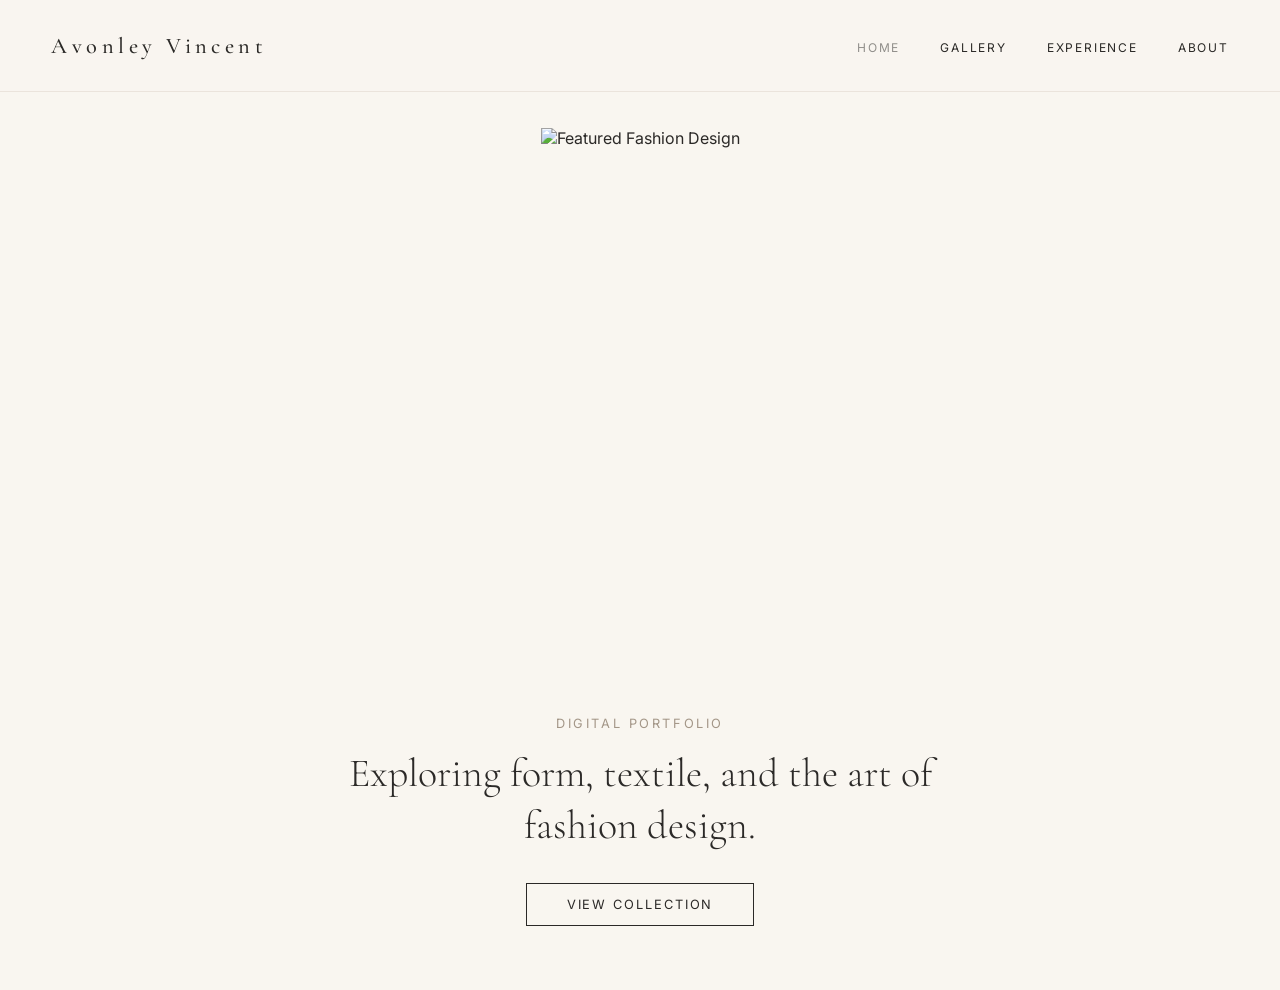
==== index.html @ 272a66c1 "Home Page" ====
<!DOCTYPE html>
<html lang="en">
<head>
    <meta charset="UTF-8">
    <meta name="viewport" content="width=device-width, initial-scale=1.0">
    <title>Designer Portfolio | Home</title>
    <link rel="preconnect" href="https://fonts.googleapis.com">
    <link rel="preconnect" href="https://fonts.gstatic.com" crossorigin>
    <link href="https://fonts.googleapis.com/css2?family=Cormorant+Garamond:ital,wght@0,300;0,500;1,300&family=Inter:wght@300;400;500&display=swap" rel="stylesheet">
    <link rel="stylesheet" href="style.css">
</head>
<body>

    <header class="site-header">
        <div class="logo">
            <a href="index.html">Avonley Vincent</a>
        </div>
        <nav class="main-nav">
            <ul>
                <li><a href="index.html" class="active">Home</a></li>
                <li class="dropdown">
                    <a href="#" class="dropdown-trigger">Gallery</a>
                    <ul class="dropdown-menu">
                        <li><a href="project1.html">Project 01</a></li>
                        <li><a href="project2.html">Project 02</a></li>
                        <li><a href="project3.html">Project 03</a></li>
                        <li><a href="project4.html">Project 04</a></li>
                        <li><a href="project5.html">Project 05</a></li>
                    </ul>
                </li>
                <li><a href="experience.html">Experience</a></li>
                <li><a href="about.html">About</a></li>
            </ul>
        </nav>
    </header>

    <main>
        <section class="hero-section">
            <div class="hero-image-container fade-in">
                <img src="https://images.unsplash.com/photo-1515886657613-9f3515b0c78f?auto=format&fit=crop&w=1200&q=80" alt="Featured Fashion Design" class="hero-image">
            </div>
            
            <div class="hero-text fade-in">
                <p class="subtitle">Digital Portfolio</p>
                <h1>Exploring form, textile, and the art of fashion design.</h1>
                <a href="project1.html" class="cta-button">View Collection</a>
            </div>
        </section>
    </main>

    <script src="script.js"></script>
</body>
</html>
---- style.css ----
* {
    margin: 0;
    padding: 0;
    box-sizing: border-box;
}

body {
    background-color: #F9F6F0;
    color: #2B2927;
    font-family: 'Inter', sans-serif;
    -webkit-font-smoothing: antialiased;
    overflow-x: hidden;
}

h1 {
    font-family: 'Cormorant Garamond', serif;
    font-weight: 300;
    font-size: 2.5rem;
    line-height: 1.3;
    margin-bottom: 2rem;
}

a {
    color: #2B2927;
    text-decoration: none;
    transition: opacity 0.3s ease;
}

.site-header {
    display: flex;
    justify-content: space-between;
    align-items: center;
    padding: 2rem 4%;
    background-color: rgba(249, 246, 240, 0.9);
    position: fixed;
    top: 0;
    width: 100%;
    z-index: 100;
    border-bottom: 1px solid rgba(212, 201, 188, 0.4);
}

.logo a {
    font-family: 'Cormorant Garamond', serif;
    font-size: 1.4rem;
    letter-spacing: 0.2em;
    font-weight: 500;
}

.main-nav ul {
    display: flex;
    list-style: none;
    gap: 2.5rem;
}

.main-nav a {
    font-size: 0.75rem;
    text-transform: uppercase;
    letter-spacing: 0.15em;
    font-weight: 400;
}

.main-nav a:hover, 
.main-nav a.active {
    opacity: 0.5;
}

.dropdown {
    position: relative;
}

.dropdown-menu {
    position: absolute;
    top: 100%;
    left: 50%;
    transform: translateX(-50%) translateY(10px);
    background-color: #F9F6F0;
    border: 1px solid rgba(212, 201, 188, 0.5);
    padding: 1rem 1.2rem;
    min-width: 140px;
    display: flex;
    flex-direction: column;
    gap: 0.75rem;
    opacity: 0;
    visibility: hidden;
    transition: opacity 0.3s ease, transform 0.3s ease, visibility 0.3s ease;
    z-index: 200;
}

.dropdown-menu li {
    width: 100%;
    text-align: center;
}

.dropdown-menu a {
    font-size: 0.7rem;
    letter-spacing: 0.1em;
    display: block;
    opacity: 0.8;
}

.dropdown-menu a:hover {
    opacity: 1;
}

.dropdown:hover .dropdown-menu,
.dropdown.show .dropdown-menu {
    opacity: 1;
    visibility: visible;
    transform: translateX(-50%) translateY(0);
}

.hero-section {
    min-height: 100vh;
    padding: 8rem 4% 4rem 4%;
    display: flex;
    flex-direction: column;
    align-items: center;
    justify-content: center;
    text-align: center;
}

.hero-image-container {
    width: 100%;
    max-width: 900px;
    height: 60vh;
    overflow: hidden;
    margin-bottom: 3rem;
}

.hero-image {
    width: 100%;
    height: 100%;
    object-fit: cover;
    object-position: center;
}

.hero-text {
    max-width: 650px;
}

.hero-text .subtitle {
    font-size: 0.8rem;
    text-transform: uppercase;
    letter-spacing: 0.2em;
    color: #A39687;
    margin-bottom: 1rem;
}

.cta-button {
    display: inline-block;
    font-size: 0.8rem;
    text-transform: uppercase;
    letter-spacing: 0.15em;
    padding: 0.8rem 2.5rem;
    border: 1px solid #2B2927;
    position: relative;
    transition: all 0.4s ease;
}

.cta-button:hover {
    background-color: #2B2927;
    color: #F9F6F0;
}

.fade-in {
    opacity: 0;
    transform: translateY(20px);
    transition: opacity 1s ease, transform 1s ease;
}

.fade-in.appear {
    opacity: 1;
    transform: translateY(0);
}

@media (max-width: 768px) {
    .site-header {
        flex-direction: column;
        gap: 1rem;
        padding: 1.5rem;
    }
    .main-nav ul {
        gap: 1.5rem;
    }
    .dropdown-menu {
        position: static;
        transform: none;
        border: none;
        padding: 0.5rem 0 0 0;
        max-height: 0;
        overflow: hidden;
        opacity: 0;
        visibility: hidden;
        transition: max-height 0.3s ease, opacity 0.3s ease;
        display: none;
    }
    .dropdown.show .dropdown-menu {
        display: flex;
        max-height: 300px;
        opacity: 1;
        visibility: visible;
        transform: none;
    }
    .hero-section {
        padding-top: 12rem;
    }
    h1 {
        font-size: 2rem;
    }
}
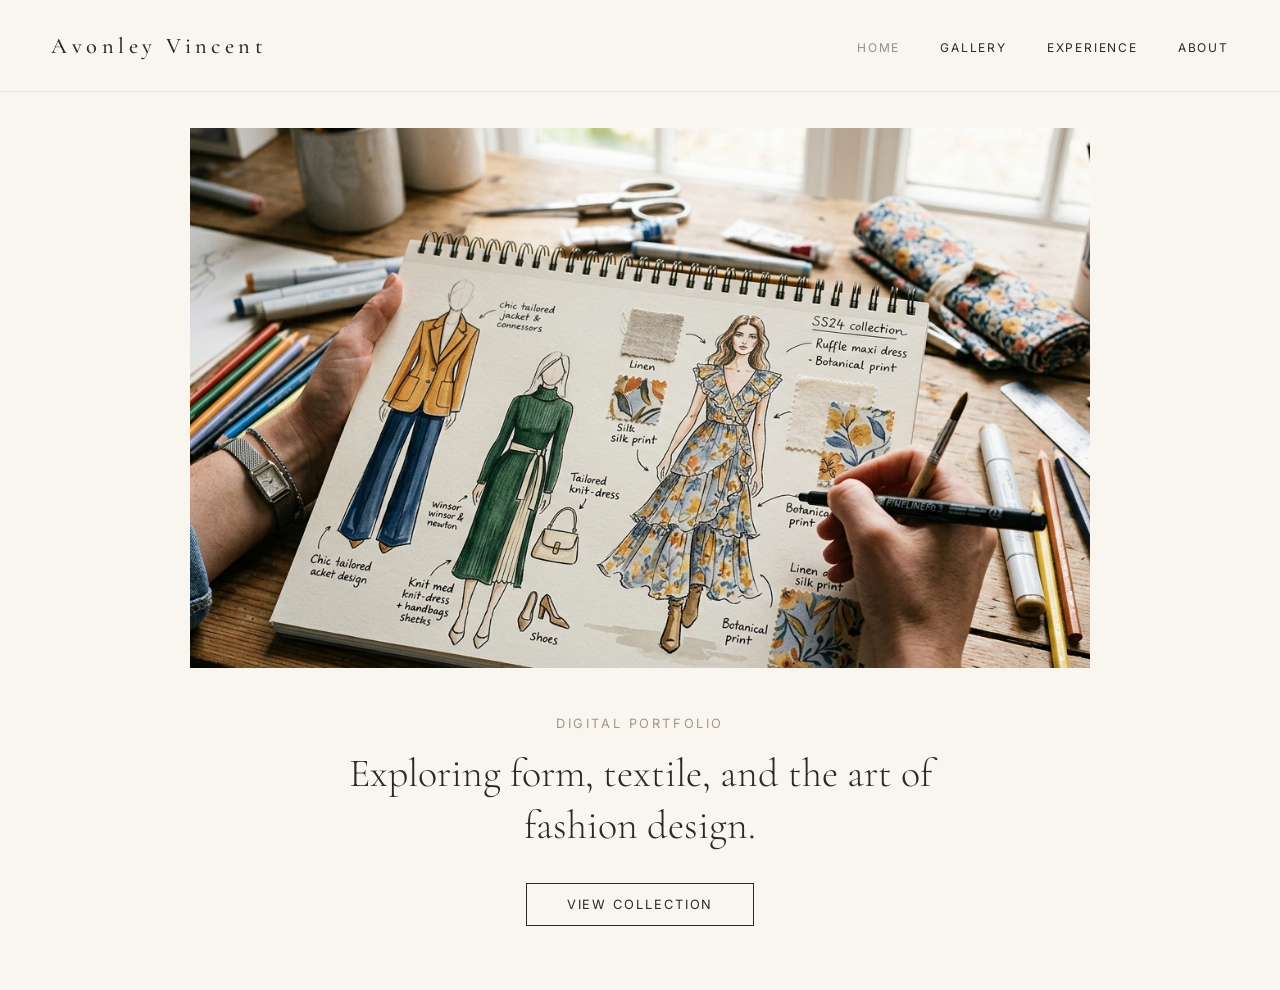
==== commit 798c79b5: "about page" ====
--- a/index.html
+++ b/index.html
@@ -37,7 +37,7 @@
     <main>
         <section class="hero-section">
             <div class="hero-image-container fade-in">
-                <img src="https://images.unsplash.com/photo-1515886657613-9f3515b0c78f?auto=format&fit=crop&w=1200&q=80" alt="Featured Fashion Design" class="hero-image">
+                <img src="images/home-page.png" alt="Avonley Vincent Design Process" class="hero-image">
             </div>
             
             <div class="hero-text fade-in">
--- a/style.css
+++ b/style.css
@@ -162,6 +162,120 @@
     color: #F9F6F0;
 }
 
+.about-container {
+    min-height: 100vh;
+    padding: 10rem 4% 4rem 4%;
+    display: flex;
+    gap: 10%;
+    max-width: 1200px;
+    margin: 0 auto;
+}
+
+.about-sidebar {
+    flex: 1;
+    max-width: 350px;
+}
+
+.profile-image-container {
+    width: 100%;
+    margin-bottom: 2rem;
+    overflow: hidden;
+}
+
+.profile-image {
+    width: 100%;
+    height: auto;
+    display: block;
+    object-fit: cover;
+}
+
+.contact-info h3 {
+    font-family: 'Cormorant Garamond', serif;
+    font-size: 1.2rem;
+    font-weight: 500;
+    letter-spacing: 0.1em;
+    text-transform: uppercase;
+    margin-bottom: 0.75rem;
+    border-bottom: 1px solid rgba(212, 201, 188, 0.6);
+    padding-bottom: 0.5rem;
+}
+
+.contact-name {
+    font-weight: 500;
+    font-size: 0.85rem;
+    margin-bottom: 0.25rem;
+}
+
+.contact-info p, .email-link {
+    font-size: 0.85rem;
+    color: #A39687;
+}
+
+.email-link:hover {
+    color: #2B2927;
+    opacity: 1;
+}
+
+.about-content {
+    flex: 2;
+}
+
+.about-content .subtitle {
+    font-size: 0.8rem;
+    text-transform: uppercase;
+    letter-spacing: 0.2em;
+    color: #A39687;
+    margin-bottom: 1rem;
+}
+
+.about-content h1 {
+    font-size: 2.2rem;
+    margin-bottom: 2.5rem;
+}
+
+.bio-text p {
+    font-size: 0.95rem;
+    line-height: 1.8;
+    margin-bottom: 1.5rem;
+    font-weight: 300;
+    text-align: justify;
+}
+
+.skills-section {
+    margin-top: 3.5rem;
+}
+
+.skills-section h3 {
+    font-family: 'Cormorant Garamond', serif;
+    font-size: 1.4rem;
+    font-weight: 500;
+    letter-spacing: 0.1em;
+    text-transform: uppercase;
+    margin-bottom: 1.5rem;
+}
+
+.skills-list {
+    display: grid;
+    grid-template-columns: repeat(2, 1fr);
+    gap: 1rem;
+    list-style: none;
+}
+
+.skills-list li {
+    font-size: 0.85rem;
+    letter-spacing: 0.05em;
+    font-weight: 400;
+    position: relative;
+    padding-left: 1.5rem;
+}
+
+.skills-list li::before {
+    content: "—";
+    position: absolute;
+    left: 0;
+    color: #A39687;
+}
+
 .fade-in {
     opacity: 0;
     transform: translateY(20px);
@@ -171,6 +285,30 @@
 .fade-in.appear {
     opacity: 1;
     transform: translateY(0);
+}
+
+@media (max-width: 900px) {
+    .about-container {
+        flex-direction: column;
+        gap: 3rem;
+        padding-top: 12rem;
+    }
+    .about-sidebar {
+        max-width: 100%;
+        display: flex;
+        gap: 2rem;
+        align-items: center;
+    }
+    .profile-image-container {
+        max-width: 200px;
+        margin-bottom: 0;
+    }
+    .contact-info {
+        flex-grow: 1;
+    }
+    .skills-list {
+        grid-template-columns: 1fr;
+    }
 }
 
 @media (max-width: 768px) {
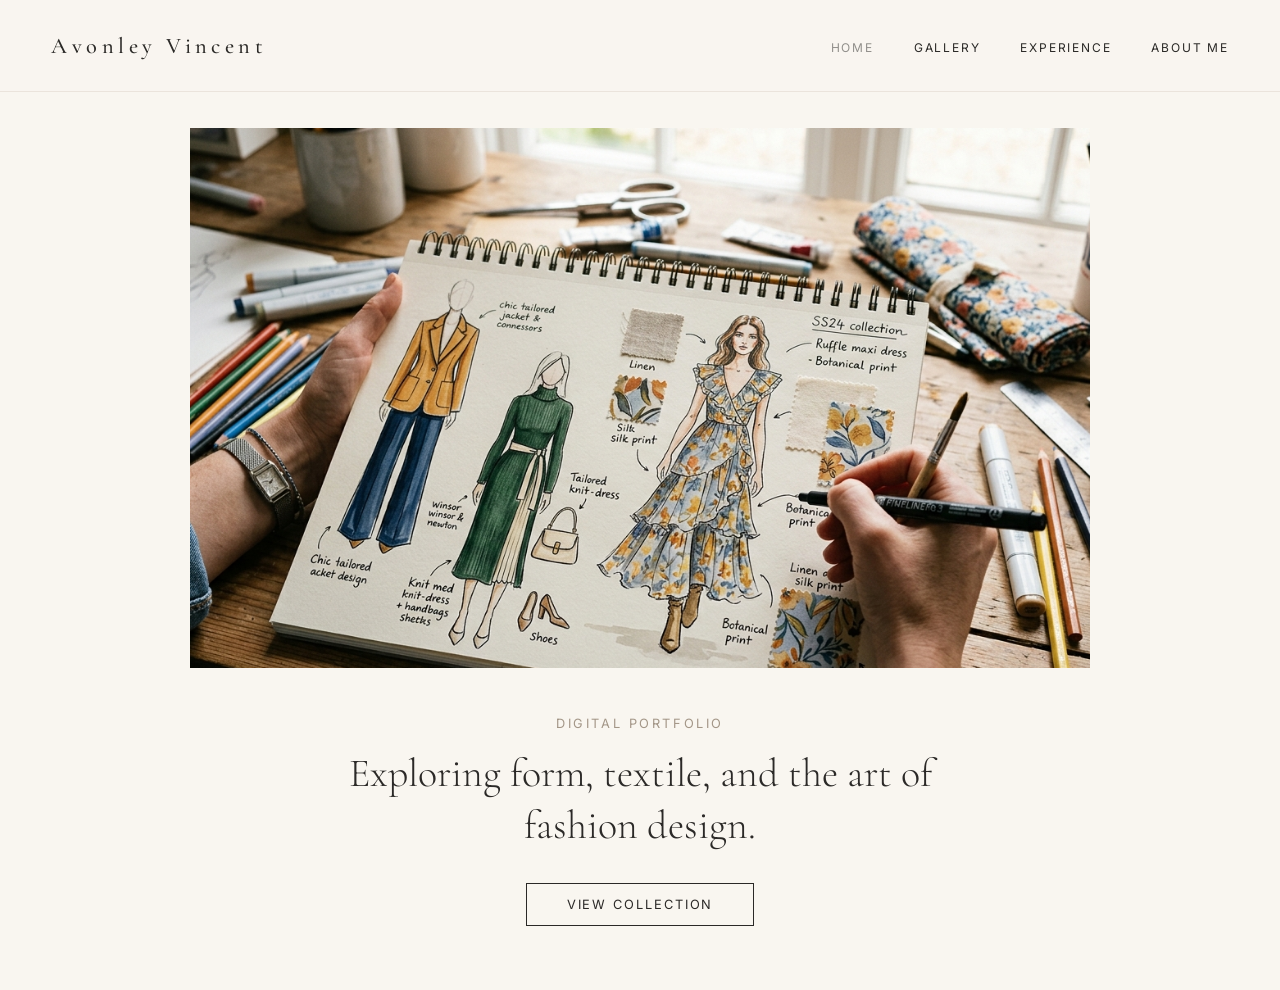
==== commit 70b38a1f: "updated gallery and project names" ====
--- a/index.html
+++ b/index.html
@@ -21,15 +21,15 @@
                 <li class="dropdown">
                     <a href="#" class="dropdown-trigger">Gallery</a>
                     <ul class="dropdown-menu">
-                        <li><a href="project1.html">Project 01</a></li>
-                        <li><a href="project2.html">Project 02</a></li>
-                        <li><a href="project3.html">Project 03</a></li>
-                        <li><a href="project4.html">Project 04</a></li>
-                        <li><a href="project5.html">Project 05</a></li>
+                        <li><a href="fashion-history.html">Fashion History</a></li>
+                        <li><a href="fashion-design.html">Fashion Design</a></li>
+                        <li><a href="apparel-construction.html">Apparel Construction</a></li>
+                        <li><a href="home-decor.html">Home Decor Design</a></li>
+                        <li><a href="pattern-making.html">Pattern Making</a></li>
                     </ul>
                 </li>
                 <li><a href="experience.html">Experience</a></li>
-                <li><a href="about.html">About</a></li>
+                <li><a href="about.html">About Me</a></li>
             </ul>
         </nav>
     </header>
@@ -43,7 +43,7 @@
             <div class="hero-text fade-in">
                 <p class="subtitle">Digital Portfolio</p>
                 <h1>Exploring form, textile, and the art of fashion design.</h1>
-                <a href="project1.html" class="cta-button">View Collection</a>
+                <a href="fashion-history.html" class="cta-button">View Collection</a>
             </div>
         </section>
     </main>
--- a/style.css
+++ b/style.css
@@ -162,6 +162,89 @@
     color: #F9F6F0;
 }
 
+.gallery-preview-container {
+    min-height: 100vh;
+    padding: 10rem 4% 6rem 4%;
+    max-width: 1200px;
+    margin: 0 auto;
+}
+
+.gallery-preview-container .subtitle {
+    font-size: 0.8rem;
+    text-transform: uppercase;
+    letter-spacing: 0.2em;
+    color: #A39687;
+    margin-bottom: 0.5rem;
+}
+
+.gallery-preview-container .page-title {
+    margin-bottom: 4rem;
+}
+
+.projects-grid {
+    display: grid;
+    grid-template-columns: repeat(2, 1fr);
+    gap: 4rem 3rem;
+}
+
+.project-card {
+    display: block;
+    width: 100%;
+}
+
+.project-image-box {
+    width: 100%;
+    height: 55vh;
+    overflow: hidden;
+    background-color: #EFECE6;
+    margin-bottom: 1.25rem;
+}
+
+.project-image-box img {
+    width: 100%;
+    height: 100%;
+    object-fit: cover;
+    transition: transform 0.6s cubic-bezier(0.25, 1, 0.5, 1);
+}
+
+.project-card:hover .project-image-box img {
+    transform: scale(1.03);
+}
+
+.project-meta {
+    display: grid;
+    grid-template-columns: auto 1fr;
+    align-items: baseline;
+    gap: 1rem;
+}
+
+.project-num {
+    font-family: 'Inter', sans-serif;
+    font-size: 0.75rem;
+    color: #A39687;
+    font-weight: 400;
+}
+
+.project-title {
+    font-family: 'Cormorant Garamond', serif;
+    font-size: 1.6rem;
+    font-weight: 400;
+    line-height: 1.2;
+}
+
+.view-project-link {
+    grid-column: 2;
+    font-size: 0.75rem;
+    text-transform: uppercase;
+    letter-spacing: 0.05em;
+    color: #A39687;
+    margin-top: 0.25rem;
+}
+
+.project-card:hover .view-project-link {
+    color: #2B2927;
+}
+
 .about-container {
     min-height: 100vh;
     padding: 10rem 4% 4rem 4%;
@@ -274,6 +357,75 @@
     position: absolute;
     left: 0;
     color: #A39687;
+}
+
+.experience-container {
+    min-height: 100vh;
+    padding: 10rem 4% 6rem 4%;
+    max-width: 1000px;
+    margin: 0 auto;
+}
+
+.experience-container .subtitle {
+    font-size: 0.8rem;
+    text-transform: uppercase;
+    letter-spacing: 0.2em;
+    color: #A39687;
+    margin-bottom: 0.5rem;
+}
+
+.experience-container .page-title {
+    margin-bottom: 4rem;
+}
+
+.timeline {
+    display: flex;
+    flex-direction: column;
+    gap: 3.5rem;
+}
+
+.timeline-item {
+    display: flex;
+    border-top: 1px solid rgba(212, 201, 188, 0.4);
+    padding-top: 2rem;
+}
+
+.timeline-date {
+    flex: 0 0 20%;
+    font-size: 0.9rem;
+    letter-spacing: 0.05em;
+    font-weight: 400;
+    color: #2B2927;
+}
+
+.timeline-content {
+    flex: 1;
+}
+
+.timeline-content h2 {
+    font-family: 'Cormorant Garamond', serif;
+    font-size: 1.4rem;
+    font-weight: 500;
+    text-transform: uppercase;
+    letter-spacing: 0.05em;
+    margin-bottom: 0.4rem;
+    line-height: 1.2;
+}
+
+.timeline-content h3 {
+    font-size: 0.85rem;
+    font-weight: 400;
+    color: #A39687;
+    margin-bottom: 1.2rem;
+    letter-spacing: 0.02em;
+}
+
+.timeline-content p {
+    font-size: 0.9rem;
+    line-height: 1.7;
+    font-weight: 300;
+    color: #4A4744;
+    text-align: justify;
 }
 
 .fade-in {
@@ -345,4 +497,23 @@
     h1 {
         font-size: 2rem;
     }
+    .projects-grid {
+        grid-template-columns: 1fr;
+        gap: 3rem;
+    }
+    .project-image-box {
+        height: 45vh;
+    }
+    .timeline-item {
+        flex-direction: column;
+        gap: 0.5rem;
+    }
+    .timeline-date {
+        font-weight: 500;
+        font-size: 0.85rem;
+        color: #A39687;
+    }
+    .timeline-content h2 {
+        font-size: 1.25rem;
+    }
 }
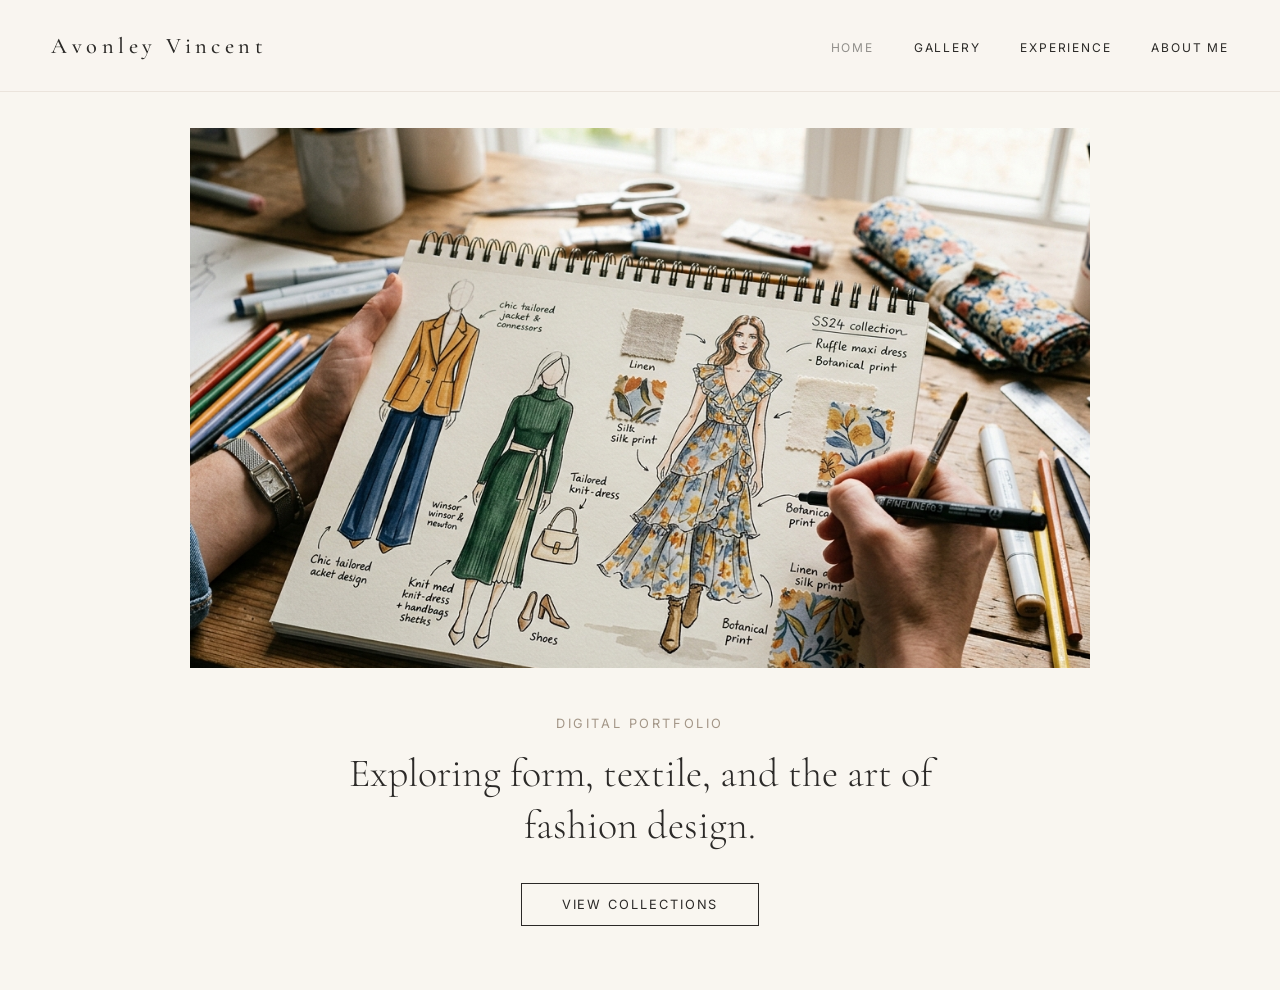
==== commit c9ddc488: "gallery link updated" ====
--- a/index.html
+++ b/index.html
@@ -19,7 +19,7 @@
             <ul>
                 <li><a href="index.html" class="active">Home</a></li>
                 <li class="dropdown">
-                    <a href="#" class="dropdown-trigger">Gallery</a>
+                    <a href="gallery.html" class="dropdown-trigger">Gallery</a>
                     <ul class="dropdown-menu">
                         <li><a href="fashion-history.html">Fashion History</a></li>
                         <li><a href="fashion-design.html">Fashion Design</a></li>
@@ -43,7 +43,7 @@
             <div class="hero-text fade-in">
                 <p class="subtitle">Digital Portfolio</p>
                 <h1>Exploring form, textile, and the art of fashion design.</h1>
-                <a href="fashion-history.html" class="cta-button">View Collection</a>
+                <a href="gallery.html" class="cta-button">View Collections</a>
             </div>
         </section>
     </main>
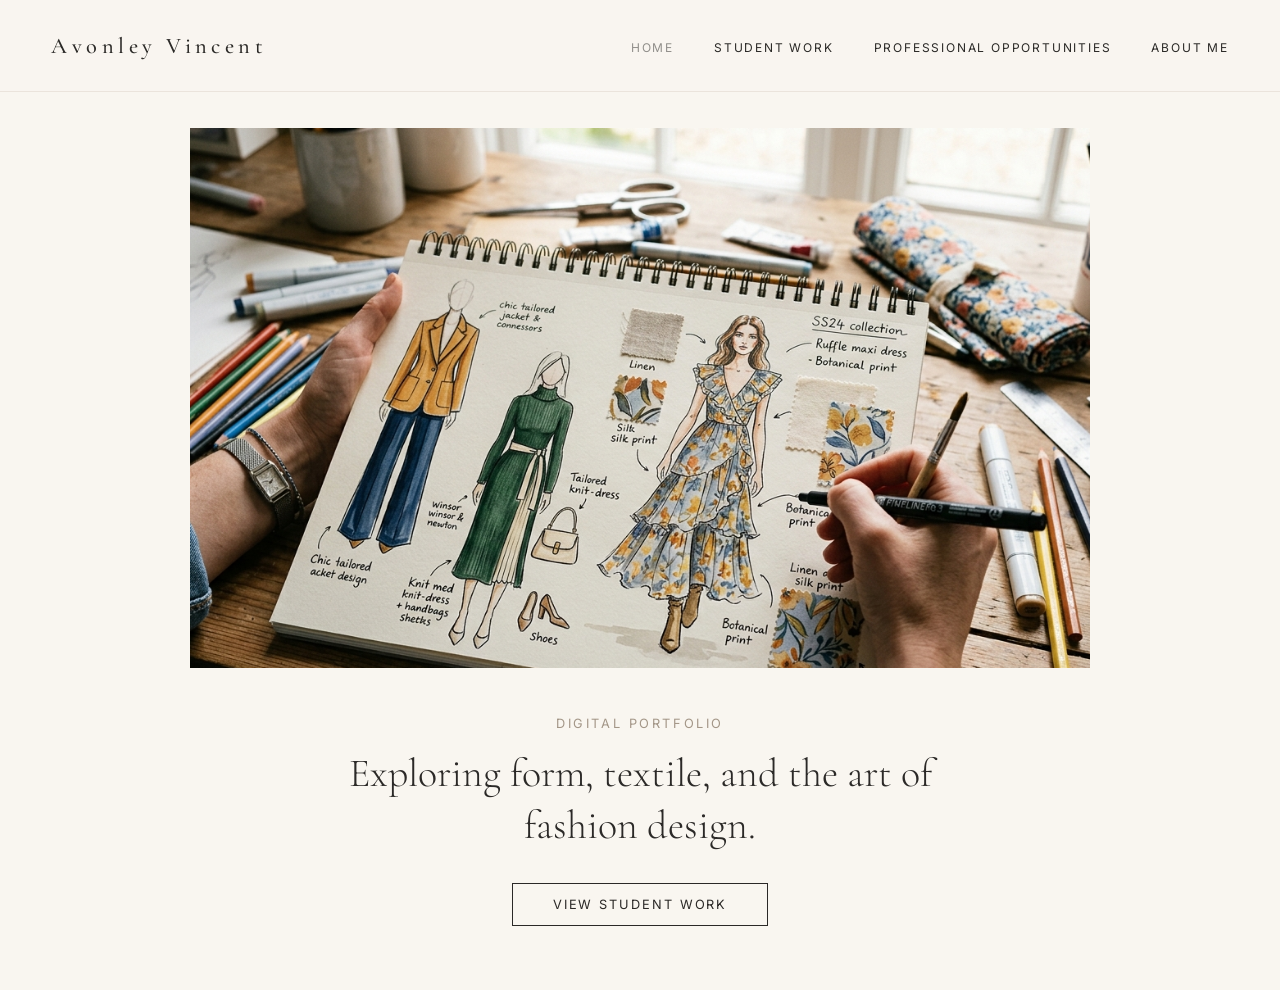
==== commit c6f7f240: "updated language" ====
--- a/index.html
+++ b/index.html
@@ -19,7 +19,7 @@
             <ul>
                 <li><a href="index.html" class="active">Home</a></li>
                 <li class="dropdown">
-                    <a href="gallery.html" class="dropdown-trigger">Gallery</a>
+                    <a href="gallery.html" class="dropdown-trigger">Student Work</a>
                     <ul class="dropdown-menu">
                         <li><a href="fashion-history.html">Fashion History</a></li>
                         <li><a href="fashion-design.html">Fashion Design</a></li>
@@ -28,7 +28,7 @@
                         <li><a href="pattern-making.html">Pattern Making</a></li>
                     </ul>
                 </li>
-                <li><a href="experience.html">Experience</a></li>
+                <li><a href="experience.html">Professional Opportunities</a></li>
                 <li><a href="about.html">About Me</a></li>
             </ul>
         </nav>
@@ -43,7 +43,7 @@
             <div class="hero-text fade-in">
                 <p class="subtitle">Digital Portfolio</p>
                 <h1>Exploring form, textile, and the art of fashion design.</h1>
-                <a href="gallery.html" class="cta-button">View Collections</a>
+                <a href="gallery.html" class="cta-button">View Student Work</a>
             </div>
         </section>
     </main>
--- a/style.css
+++ b/style.css
@@ -162,14 +162,14 @@
     color: #F9F6F0;
 }
 
-.gallery-preview-container {
+.gallery-preview-container, .project-detail-container {
     min-height: 100vh;
     padding: 10rem 4% 6rem 4%;
     max-width: 1200px;
     margin: 0 auto;
 }
 
-.gallery-preview-container .subtitle {
+.gallery-preview-container .subtitle, .project-detail-container .subtitle {
     font-size: 0.8rem;
     text-transform: uppercase;
     letter-spacing: 0.2em;
@@ -177,7 +177,7 @@
     margin-bottom: 0.5rem;
 }
 
-.gallery-preview-container .page-title {
+.gallery-preview-container .page-title, .project-detail-container .page-title {
     margin-bottom: 4rem;
 }
 
@@ -243,6 +243,113 @@
 
 .project-card:hover .view-project-link {
     color: #2B2927;
+}
+
+.project-editorial-block {
+    display: flex;
+    gap: 8%;
+    align-items: flex-start;
+    margin-bottom: 5rem;
+}
+
+.reverse-block {
+    flex-direction: row-reverse;
+}
+
+.project-description {
+    flex: 1;
+    position: sticky;
+    top: 8rem;
+}
+
+.project-description h2 {
+    font-family: 'Cormorant Garamond', serif;
+    font-size: 1.8rem;
+    font-weight: 400;
+    margin-bottom: 1.5rem;
+    letter-spacing: 0.02em;
+}
+
+.project-description p {
+    font-size: 0.95rem;
+    line-height: 1.8;
+    font-weight: 300;
+    color: #4A4744;
+    margin-bottom: 1.5rem;
+    text-align: justify;
+}
+
+.project-main-images {
+    flex: 1.3;
+    display: flex;
+    flex-direction: column;
+    gap: 3rem;
+}
+
+.editorial-img-wrap {
+    width: 100%;
+    background-color: #EFECE6;
+    overflow: hidden;
+}
+
+.editorial-img-wrap img, .grid-img-wrap img {
+    width: 100%;
+    height: 100%;
+    object-fit: cover;
+    display: block;
+}
+
+.primary-view {
+    height: 75vh;
+}
+
+.secondary-view {
+    height: 60vh;
+    width: 85%;
+    margin-left: auto;
+}
+
+.section-divider {
+    border: none;
+    border-top: 1px solid rgba(212, 201, 188, 0.4);
+    margin: 5rem 0;
+}
+
+.undergarments-grid {
+    flex: 1.3;
+    display: grid;
+    grid-template-columns: repeat(2, 1fr);
+    gap: 1.5rem;
+}
+
+.grid-img-wrap {
+    width: 100%;
+    height: 40vh;
+    background-color: #EFECE6;
+    overflow: hidden;
+}
+
+.project-footer-nav {
+    display: flex;
+    justify-content: space-between;
+    border-top: 1px solid rgba(212, 201, 188, 0.4);
+    padding-top: 3rem;
+    margin-top: 6rem;
+}
+
+.back-to-gallery, .next-project {
+    font-size: 0.8rem;
+    text-transform: uppercase;
+    letter-spacing: 0.1em;
+    font-weight: 500;
+}
+
+.back-to-gallery {
+    color: #A39687;
+}
+
+.next-project:hover, .back-to-gallery:hover {
+    opacity: 0.6;
 }
 
 .about-container {
@@ -504,6 +611,23 @@
     .project-image-box {
         height: 45vh;
     }
+    .project-editorial-block {
+        flex-direction: column;
+        gap: 2rem;
+    }
+    .project-description {
+        position: static;
+    }
+    .secondary-view {
+        width: 100%;
+    }
+    .primary-view, .secondary-view, .grid-img-wrap {
+        height: 50vh;
+    }
+    .undergarments-grid {
+        grid-template-columns: 1fr;
+        width: 100%;
+    }
     .timeline-item {
         flex-direction: column;
         gap: 0.5rem;
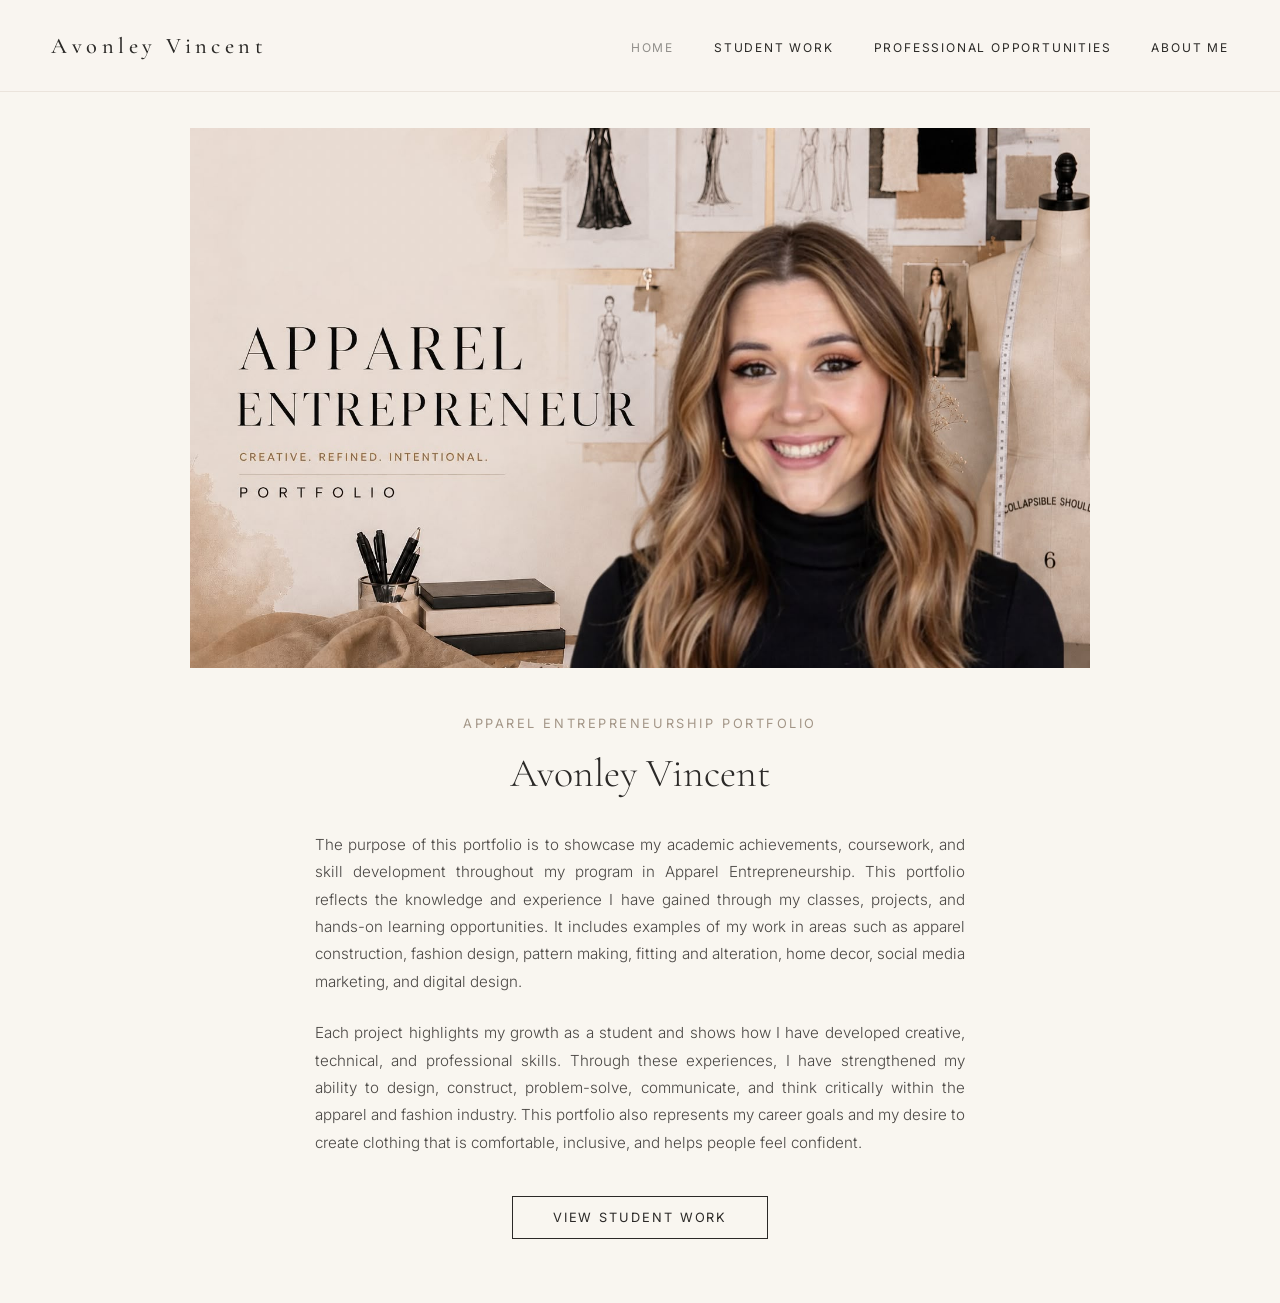
==== commit 06424b83: "new home page" ====
--- a/index.html
+++ b/index.html
@@ -3,7 +3,7 @@
 <head>
     <meta charset="UTF-8">
     <meta name="viewport" content="width=device-width, initial-scale=1.0">
-    <title>Designer Portfolio | Home</title>
+    <title>Avonley Vincent | Portfolio</title>
     <link rel="preconnect" href="https://fonts.googleapis.com">
     <link rel="preconnect" href="https://fonts.gstatic.com" crossorigin>
     <link href="https://fonts.googleapis.com/css2?family=Cormorant+Garamond:ital,wght@0,300;0,500;1,300&family=Inter:wght@300;400;500&display=swap" rel="stylesheet">
@@ -21,11 +21,14 @@
                 <li class="dropdown">
                     <a href="gallery.html" class="dropdown-trigger">Student Work</a>
                     <ul class="dropdown-menu">
+                        <li><a href="adobe-cc-basics.html">Adobe CC Basics</a></li>
                         <li><a href="fashion-history.html">Fashion History</a></li>
                         <li><a href="fashion-design.html">Fashion Design</a></li>
                         <li><a href="apparel-construction.html">Apparel Construction</a></li>
+                        <li><a href="fitting-alteration.html">Fitting and Alteration</a></li>
                         <li><a href="home-decor.html">Home Decor Design</a></li>
                         <li><a href="pattern-making.html">Pattern Making</a></li>
+                        <li><a href="social-media-marketing.html">Social Media Marketing</a></li>
                     </ul>
                 </li>
                 <li><a href="experience.html">Professional Opportunities</a></li>
@@ -36,13 +39,23 @@
 
     <main>
         <section class="hero-section">
-            <div class="hero-image-container fade-in">
-                <img src="images/home-page.png" alt="Avonley Vincent Design Process" class="hero-image">
+            <div class="hero-image-container">
+                <img src="images/home-page.jpeg" alt="Portfolio Showcase" class="hero-image">
             </div>
-            
-            <div class="hero-text fade-in">
-                <p class="subtitle">Digital Portfolio</p>
-                <h1>Exploring form, textile, and the art of fashion design.</h1>
+
+            <div class="hero-text">
+                <p class="subtitle">Apparel Entrepreneurship Portfolio</p>
+                <h1>Avonley Vincent</h1>
+                
+                <div class="bio-text" style="margin-bottom: 2.5rem; text-align: justify;">
+                    <p style="margin-bottom: 1.5rem; line-height: 1.8; font-weight: 300; color: #4A4744;">
+                        The purpose of this portfolio is to showcase my academic achievements, coursework, and skill development throughout my program in Apparel Entrepreneurship. This portfolio reflects the knowledge and experience I have gained through my classes, projects, and hands-on learning opportunities. It includes examples of my work in areas such as apparel construction, fashion design, pattern making, fitting and alteration, home decor, social media marketing, and digital design.
+                    </p>
+                    <p style="line-height: 1.8; font-weight: 300; color: #4A4744;">
+                        Each project highlights my growth as a student and shows how I have developed creative, technical, and professional skills. Through these experiences, I have strengthened my ability to design, construct, problem-solve, communicate, and think critically within the apparel and fashion industry. This portfolio also represents my career goals and my desire to create clothing that is comfortable, inclusive, and helps people feel confident.
+                    </p>
+                </div>
+
                 <a href="gallery.html" class="cta-button">View Student Work</a>
             </div>
         </section>
--- a/style.css
+++ b/style.css
@@ -178,7 +178,20 @@
 }
 
 .gallery-preview-container .page-title, .project-detail-container .page-title {
-    margin-bottom: 4rem;
+    margin-bottom: 2rem;
+}
+
+.gallery-intro-text {
+    max-width: 800px;
+    margin-bottom: 5rem;
+}
+
+.gallery-intro-text p {
+    font-size: 1.05rem;
+    line-height: 1.8;
+    font-weight: 300;
+    color: #4A4744;
+    text-align: justify;
 }
 
 .projects-grid {
@@ -604,6 +617,9 @@
     h1 {
         font-size: 2rem;
     }
+    .gallery-intro-text p {
+        text-align: left;
+    }
     .projects-grid {
         grid-template-columns: 1fr;
         gap: 3rem;
@@ -640,4 +656,76 @@
     .timeline-content h2 {
         font-size: 1.25rem;
     }
+}
+
+.resume-download-block {
+    margin: -2rem 0 4rem 0;
+}
+
+.download-btn {
+    display: inline-block;
+    font-size: 0.8rem;
+    text-transform: uppercase;
+    letter-spacing: 0.15em;
+    padding: 0.8rem 2.5rem;
+    border: 1px solid #2B2927;
+    position: relative;
+    transition: all 0.4s ease;
+    background-color: transparent;
+    color: #2B2927;
+}
+
+.download-btn span {
+    margin-left: 0.5rem;
+    display: inline-block;
+    transition: transform 0.3s ease;
+}
+
+.download-btn:hover {
+    background-color: #2B2927;
+    color: #F9F6F0;
+    opacity: 1 !important;
+}
+
+.download-btn:hover span {
+    transform: translateY(2px);
+}
+
+.timeline-heading-group {
+    display: flex;
+    justify-content: space-between;
+    align-items: flex-start;
+    gap: 1.5rem;
+    margin-bottom: 0.4rem;
+}
+
+.timeline-company-wrap {
+    flex: 1;
+}
+
+.timeline-logo-wrap {
+    flex: 0 0 auto;
+    width: 80px;
+    height: auto;
+    display: flex;
+    align-items: center;
+    justify-content: flex-end;
+}
+
+.timeline-logo {
+    max-width: 100%;
+    max-height: 45px;
+    object-fit: contain;
+    display: block;
+}
+
+@media (max-width: 768px) {
+    .timeline-heading-group {
+        flex-direction: column-reverse;
+        gap: 0.75rem;
+    }
+    .timeline-logo-wrap {
+        justify-content: flex-start;
+        width: 60px;
+    }
 }
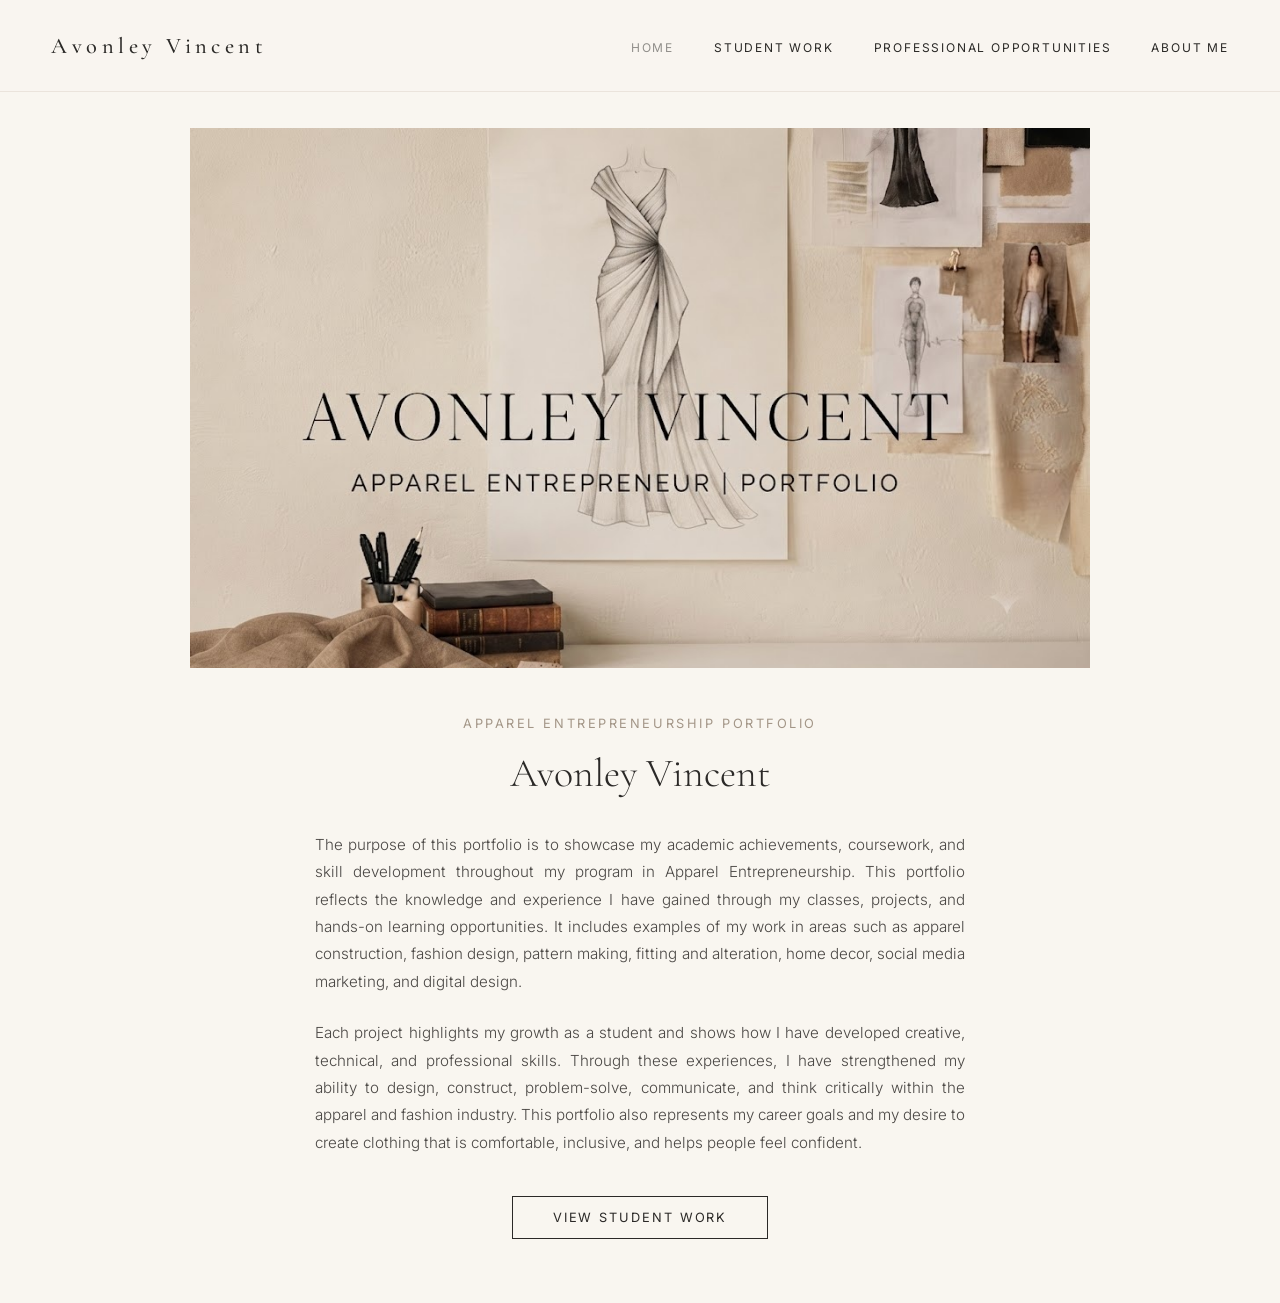
==== commit 763d11df: "Image change" ====
--- a/index.html
+++ b/index.html
@@ -40,7 +40,7 @@
     <main>
         <section class="hero-section">
             <div class="hero-image-container">
-                <img src="images/home-page.jpeg" alt="Portfolio Showcase" class="hero-image">
+                <img src="images/home-page.jpg" alt="Portfolio Showcase" class="hero-image">
             </div>
 
             <div class="hero-text">
